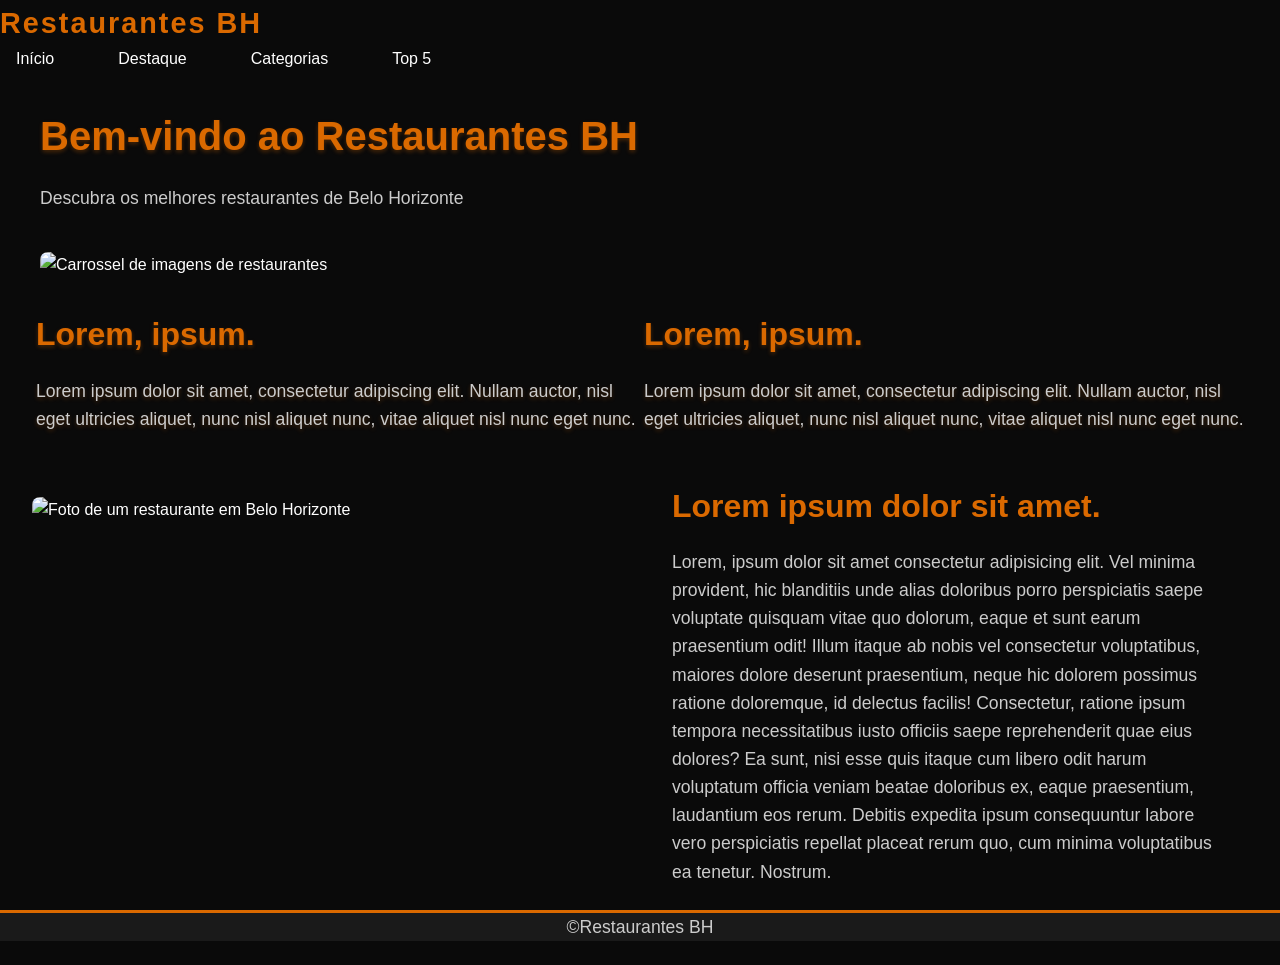
==== public/index.html @ 99d43c80 "Passando arquivo do github classroom para repositório público e adicionando readme.md" ====
<!DOCTYPE html>
<html lang="pt-BR">
<head>
    <meta charset="UTF-8">
    <meta name="viewport" content="width=device-width, initial-scale=1.0">
    <title>Restaurantes BH - Descubra os Melhores Restaurantes de Belo Horizonte</title>
    <link rel="stylesheet" href="style.css">
</head>
<body>
    <nav class="navbar">
        <div class="logo">
            Restaurantes BH
        </div>
        <ul class="menu">
            <li><a href="#inicio">Início</a></li>
            <li><a href="#destaque">Destaque</a></li>
            <li><a href="#categorias">Categorias</a></li>
            <li><a href="#top5">Top 5</a></li>
        </ul>
    </nav>

    <main>
        <section id="inicio">
            <h1>Bem-vindo ao Restaurantes BH</h1>
            <p>Descubra os melhores restaurantes de Belo Horizonte</p>
        </section>
        <section>
            <img src="http://picsum.photos/1200/400?id=1" alt="Carrossel de imagens de restaurantes" id="header-image">
        </section>
        <div id="infos">
            <section>
                <h2>Lorem, ipsum.</h2>
                <p id="vertical">Lorem ipsum dolor sit amet, consectetur adipiscing elit. Nullam auctor, nisl eget ultricies aliquet, nunc nisl aliquet nunc, vitae aliquet nisl nunc eget nunc.</p>
            </section>
            <section>
                 <h2>Lorem, ipsum.</h2>
                <p id="vertical">Lorem ipsum dolor sit amet, consectetur adipiscing elit. Nullam auctor, nisl eget ultricies aliquet, nunc nisl aliquet nunc, vitae aliquet nisl nunc eget nunc.</p>
            </section>
           
        </div id = "div-destaque">
        <section id="destaque">
            <img src="http://picsum.photos/1200/400?id=2" alt="Foto de um restaurante em Belo Horizonte" id="img-destaque">
        </section>
        <section id="texto-destaque">
            <h2>Lorem ipsum dolor sit amet.</h2>
            <p>Lorem, ipsum dolor sit amet consectetur adipisicing elit. Vel minima provident, hic blanditiis unde alias doloribus porro perspiciatis saepe voluptate quisquam vitae quo dolorum, eaque et sunt earum praesentium odit! Illum itaque ab nobis vel consectetur voluptatibus, maiores dolore deserunt praesentium, neque hic dolorem possimus ratione doloremque, id delectus facilis! Consectetur, ratione ipsum tempora necessitatibus iusto officiis saepe reprehenderit quae eius dolores? Ea sunt, nisi esse quis itaque cum libero odit harum voluptatum officia veniam beatae doloribus ex, eaque praesentium, laudantium eos rerum. Debitis expedita ipsum consequuntur labore vero perspiciatis repellat placeat rerum quo, cum minima voluptatibus ea tenetur. Nostrum.</p>
        </section>
    </main>

    <footer>
        <p>&copy;Restaurantes BH</p>
    </footer>
</body>
</html>
---- public/style.css ----
* {
    margin: 0;
    padding: 0;
    box-sizing: border-box;
}

body {
    
    background-color: #0a0a0a;
    color: #ffffff;
    font-family: 'Segoe UI', Tahoma, Geneva, Verdana, sans-serif;
    font-size: 16px;
    line-height: 1.6;
;
}


.logo {
    font-size: 1.8rem;
    font-weight: bold;
    color: #da6900;
    letter-spacing: 2px;
    min-width: 200px;
}

.menu {
    display: flex;
    list-style: none;
    gap: 2rem;
}

.menu li {
    transition: all 0.3s ease;
}

.menu a {
    color: #ffffff;
    text-decoration: none;
    font-weight: 500;
    font-size: 1rem;
    padding: 0.5rem 1rem;
    border-radius: 4px;
    transition: all 0.3s ease;
}

.menu a:hover {
    color: #da6900;
    background-color: rgba(218, 105, 0, 0.1);
    transform: translateY(-2px);
}


main {
    padding: 2rem;
    min-height: calc(100vh - 80px);
}

section {
    max-width: 1200px;
    margin: 0 auto;
}

h1 {
    font-size: 2.5rem;
    color: #da6900;
    margin-bottom: 1rem;
    text-shadow: 0 2px 4px rgba(218, 105, 0, 0.3);
}

h2 {
    color: #da6900;
    font-size: 2rem;
    margin-top: 2rem;
    margin-bottom: 1rem;
    text-align: left;
}

p {
    font-size: 1.1rem;
    color: #cccccc;
    margin-bottom: 1.5rem;
}

#vertical{

display: flex;
justify-content: center;
max-width: 600px;
margin: 0;
}

img {
    
    height: auto;
    border-radius: 8px;
    max-width: 100%;
}

#infos{
    font-size: 2.5rem;
    color: #da6900;
    margin-bottom: 1rem;
    text-shadow: 0 2px 4px rgba(218, 105, 0, 0.3);
    display: flex;
    flex-direction: row;
    justify-content: space-between;


}


#destaque {
    margin-top: 2rem;
    float: left;
    width: 50%;
    height: auto;
}

#texto-destaque {
    float: right;
    width: 50%;
    padding: 0 2rem;
}

footer {
    background-color: #1a1a1a;
    color: #ffffff;
    text-align: center;
    
    
    border-top: 3px solid #da6900;
    clear: both;
}

#header-image {
    width: 100%;
    height: auto;
    margin-top: 1em;
}

#img-destaque {
    width: 100%;
    height: auto;
    display: block;
    margin-top: 1em;
}

#div-destaque {
    display: flex;
    flex-direction: row;
    justify-content: space-between;
    align-items: center;
    margin-top: 2rem;
}

/* Alterações para o site ficar responsivo para dispositivos móveis */
@media (max-width: 768px) {
    .navbar {
        flex-direction: column;
        padding: 1rem;
    }

    .logo {
        font-size: 1.5rem;
        min-width: auto;
    }

    .menu {
        flex-direction: column;
        gap: 1rem;
        width: 100%;
        text-align: center;
    }

    .menu a {
        padding: 0.5rem;
        font-size: 0.9rem;
    }

    main {
        padding: 1rem;
    }

    h1 {
        font-size: 2rem;
    }

    h2 {
        font-size: 1.5rem;
    }

    p {
        font-size: 1rem;
    }

    #infos {
        flex-direction: column;
        gap: 1rem;
    }

    #destaque {
        float: none;
        width: 100%;
    }

    #texto-destaque {
        float: none;
        width: 100%;
        padding: 0;
    }

    #div-destaque {
        flex-direction: column;
    }
}
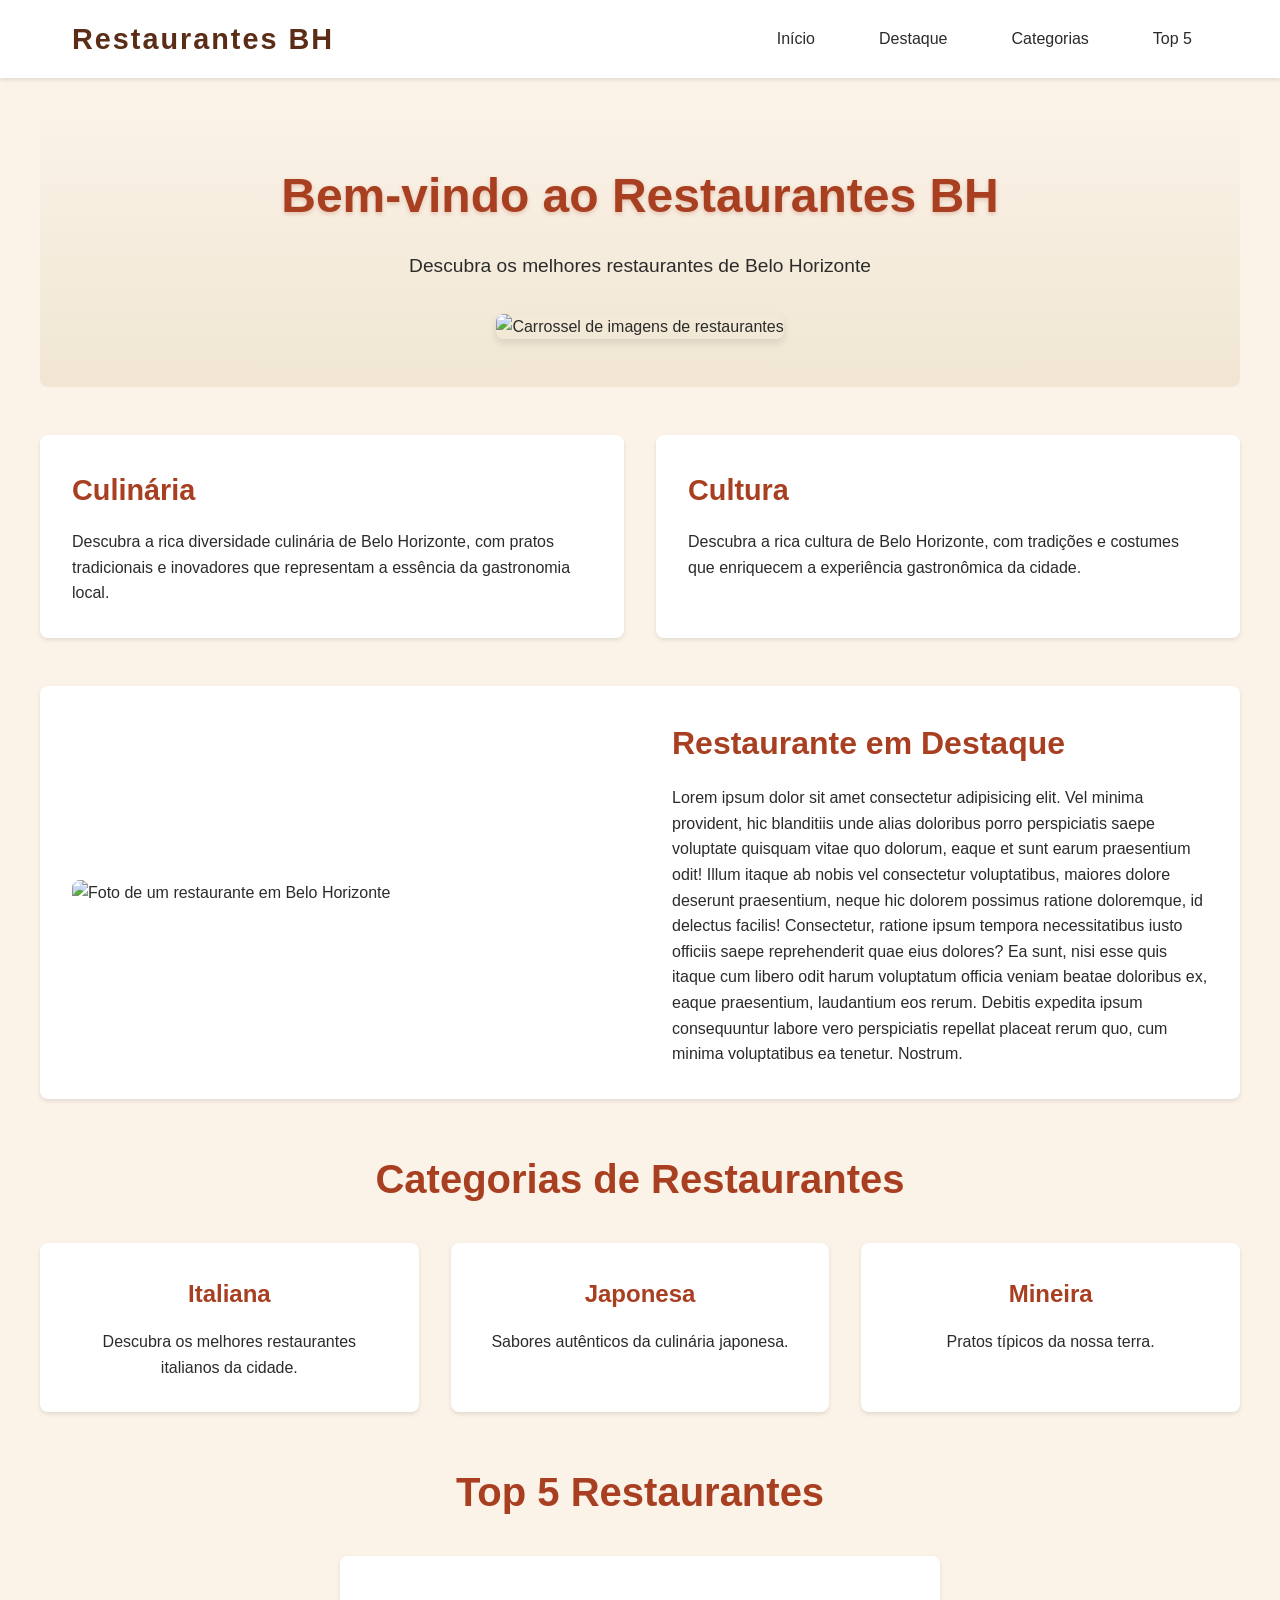
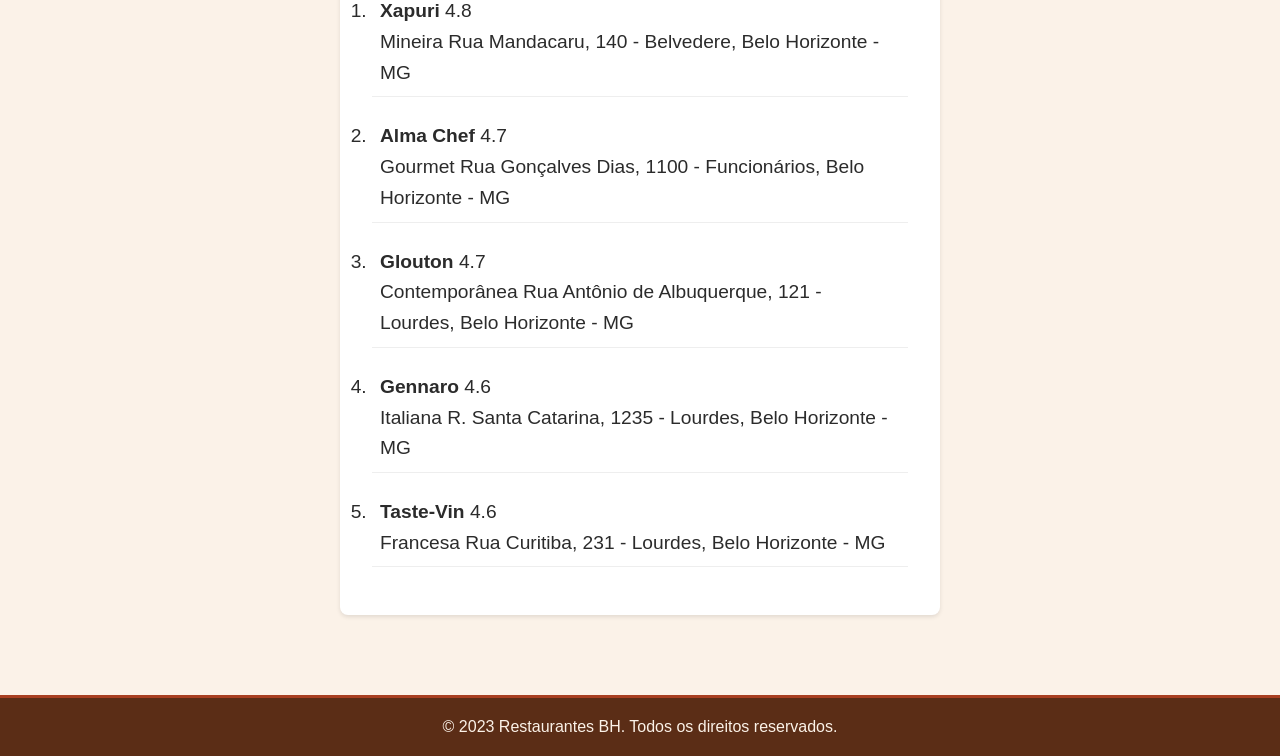
==== commit 42ae65b7: "Adicionando javascript e mudanças no css e html" ====
--- a/public/index.html
+++ b/public/index.html
@@ -5,50 +5,79 @@
     <meta name="viewport" content="width=device-width, initial-scale=1.0">
     <title>Restaurantes BH - Descubra os Melhores Restaurantes de Belo Horizonte</title>
     <link rel="stylesheet" href="style.css">
+    <script defer src="script.js"></script>
 </head>
 <body>
-    <nav class="navbar">
-        <div class="logo">
-            Restaurantes BH
-        </div>
-        <ul class="menu">
-            <li><a href="#inicio">Início</a></li>
-            <li><a href="#destaque">Destaque</a></li>
-            <li><a href="#categorias">Categorias</a></li>
-            <li><a href="#top5">Top 5</a></li>
-        </ul>
-    </nav>
+    <header>
+        <nav class="navbar">
+            <div class="logo">
+                Restaurantes BH
+            </div>
+            <ul class="menu">
+                <li><a href="#inicio">Início</a></li>
+                <li><a href="#destaque">Destaque</a></li>
+                <li><a href="#categorias">Categorias</a></li>
+                <li><a href="#top5">Top 5</a></li>
+            </ul>
+        </nav>
+    </header>
 
     <main>
-        <section id="inicio">
+        <section id="inicio" class="hero">
             <h1>Bem-vindo ao Restaurantes BH</h1>
             <p>Descubra os melhores restaurantes de Belo Horizonte</p>
+            <img src="http://picsum.photos/1200/400?id=1" alt="Carrossel de imagens de restaurantes" class="hero-image">
         </section>
-        <section>
-            <img src="http://picsum.photos/1200/400?id=1" alt="Carrossel de imagens de restaurantes" id="header-image">
+
+        <section id="infos" class="info-section">
+            <div class="info-item">
+                <h2>Culinária</h2>
+                <p>Descubra a rica diversidade culinária de Belo Horizonte, com pratos tradicionais e inovadores que representam a essência da gastronomia local.</p>
+            </div>
+            <div class="info-item">
+                <h2>Cultura</h2>
+                <p>Descubra a rica cultura de Belo Horizonte, com tradições e costumes que enriquecem a experiência gastronômica da cidade.</p>
+            </div>
         </section>
-        <div id="infos">
-            <section>
-                <h2>Lorem, ipsum.</h2>
-                <p id="vertical">Lorem ipsum dolor sit amet, consectetur adipiscing elit. Nullam auctor, nisl eget ultricies aliquet, nunc nisl aliquet nunc, vitae aliquet nisl nunc eget nunc.</p>
-            </section>
-            <section>
-                 <h2>Lorem, ipsum.</h2>
-                <p id="vertical">Lorem ipsum dolor sit amet, consectetur adipiscing elit. Nullam auctor, nisl eget ultricies aliquet, nunc nisl aliquet nunc, vitae aliquet nisl nunc eget nunc.</p>
-            </section>
-           
-        </div id = "div-destaque">
-        <section id="destaque">
-            <img src="http://picsum.photos/1200/400?id=2" alt="Foto de um restaurante em Belo Horizonte" id="img-destaque">
+
+        <section id="destaque" class="destaque-section">
+            <div class="destaque-content">
+                <img src="http://picsum.photos/1200/400?id=2" alt="Foto de um restaurante em Belo Horizonte" class="destaque-image">
+                <div class="destaque-text">
+                    <h2>Restaurante em Destaque</h2>
+                    <p>Lorem ipsum dolor sit amet consectetur adipisicing elit. Vel minima provident, hic blanditiis unde alias doloribus porro perspiciatis saepe voluptate quisquam vitae quo dolorum, eaque et sunt earum praesentium odit! Illum itaque ab nobis vel consectetur voluptatibus, maiores dolore deserunt praesentium, neque hic dolorem possimus ratione doloremque, id delectus facilis! Consectetur, ratione ipsum tempora necessitatibus iusto officiis saepe reprehenderit quae eius dolores? Ea sunt, nisi esse quis itaque cum libero odit harum voluptatum officia veniam beatae doloribus ex, eaque praesentium, laudantium eos rerum. Debitis expedita ipsum consequuntur labore vero perspiciatis repellat placeat rerum quo, cum minima voluptatibus ea tenetur. Nostrum.</p>
+                </div>
+            </div>
         </section>
-        <section id="texto-destaque">
-            <h2>Lorem ipsum dolor sit amet.</h2>
-            <p>Lorem, ipsum dolor sit amet consectetur adipisicing elit. Vel minima provident, hic blanditiis unde alias doloribus porro perspiciatis saepe voluptate quisquam vitae quo dolorum, eaque et sunt earum praesentium odit! Illum itaque ab nobis vel consectetur voluptatibus, maiores dolore deserunt praesentium, neque hic dolorem possimus ratione doloremque, id delectus facilis! Consectetur, ratione ipsum tempora necessitatibus iusto officiis saepe reprehenderit quae eius dolores? Ea sunt, nisi esse quis itaque cum libero odit harum voluptatum officia veniam beatae doloribus ex, eaque praesentium, laudantium eos rerum. Debitis expedita ipsum consequuntur labore vero perspiciatis repellat placeat rerum quo, cum minima voluptatibus ea tenetur. Nostrum.</p>
+
+        <section id="categorias" class="categorias-section">
+            <h2>Categorias de Restaurantes</h2>
+            <div class="categorias-grid">
+                <div class="categoria-item">
+                    <h3>Italiana</h3>
+                    <p>Descubra os melhores restaurantes italianos da cidade.</p>
+                </div>
+                <div class="categoria-item">
+                    <h3>Japonesa</h3>
+                    <p>Sabores autênticos da culinária japonesa.</p>
+                </div>
+                <div class="categoria-item">
+                    <h3>Mineira</h3>
+                    <p>Pratos típicos da nossa terra.</p>
+                </div>
+            </div>
+        </section>
+
+        <section id="top5" class="top5-section">
+            <h2>Top 5 Restaurantes</h2>
+            <ol id="top5-list" class="top5-list">
+
+            </ol>
         </section>
     </main>
 
     <footer>
-        <p>&copy;Restaurantes BH</p>
+        <p>&copy; 2023 Restaurantes BH. Todos os direitos reservados.</p>
     </footer>
 </body>
 </html>
--- a/public/style.css
+++ b/public/style.css
@@ -5,22 +5,35 @@
 }
 
 body {
-    
-    background-color: #0a0a0a;
-    color: #ffffff;
+    background-color: #fbf2e8;
+    color: #2b2b2b;
     font-family: 'Segoe UI', Tahoma, Geneva, Verdana, sans-serif;
     font-size: 16px;
     line-height: 1.6;
-;
-}
-
+}
+
+header {
+    background-color: #ffffff;
+    box-shadow: 0 2px 4px rgba(0,0,0,0.1);
+    position: sticky;
+    top: 0;
+    z-index: 100;
+}
+
+.navbar {
+    display: flex;
+    justify-content: space-between;
+    align-items: center;
+    padding: 1rem 2rem;
+    max-width: 1200px;
+    margin: 0 auto;
+}
 
 .logo {
     font-size: 1.8rem;
     font-weight: bold;
-    color: #da6900;
+    color: #5b2d16;
     letter-spacing: 2px;
-    min-width: 200px;
 }
 
 .menu {
@@ -34,7 +47,7 @@
 }
 
 .menu a {
-    color: #ffffff;
+    color: #2b2b2b;
     text-decoration: none;
     font-weight: 500;
     font-size: 1rem;
@@ -44,11 +57,10 @@
 }
 
 .menu a:hover {
-    color: #da6900;
-    background-color: rgba(218, 105, 0, 0.1);
+    color: #a83f21;
+    background-color: rgba(168, 63, 33, 0.12);
     transform: translateY(-2px);
 }
-
 
 main {
     padding: 2rem;
@@ -57,103 +69,150 @@
 
 section {
     max-width: 1200px;
-    margin: 0 auto;
-}
-
-h1 {
-    font-size: 2.5rem;
-    color: #da6900;
-    margin-bottom: 1rem;
-    text-shadow: 0 2px 4px rgba(218, 105, 0, 0.3);
-}
-
-h2 {
-    color: #da6900;
-    font-size: 2rem;
-    margin-top: 2rem;
-    margin-bottom: 1rem;
-    text-align: left;
-}
-
-p {
-    font-size: 1.1rem;
-    color: #cccccc;
-    margin-bottom: 1.5rem;
-}
-
-#vertical{
-
-display: flex;
-justify-content: center;
-max-width: 600px;
-margin: 0;
-}
-
-img {
-    
-    height: auto;
-    border-radius: 8px;
-    max-width: 100%;
-}
-
-#infos{
-    font-size: 2.5rem;
-    color: #da6900;
-    margin-bottom: 1rem;
-    text-shadow: 0 2px 4px rgba(218, 105, 0, 0.3);
-    display: flex;
-    flex-direction: row;
-    justify-content: space-between;
-
-
-}
-
-
-#destaque {
-    margin-top: 2rem;
-    float: left;
-    width: 50%;
-    height: auto;
-}
-
-#texto-destaque {
-    float: right;
-    width: 50%;
-    padding: 0 2rem;
-}
-
-footer {
-    background-color: #1a1a1a;
-    color: #ffffff;
-    text-align: center;
-    
-    
-    border-top: 3px solid #da6900;
-    clear: both;
-}
-
-#header-image {
+    margin: 0 auto 3rem auto;
+}
+
+.hero {
+    text-align: center;
+    padding: 3rem 0;
+    background: linear-gradient(to bottom, #fbf2e8, #f0e6d2);
+    border-radius: 8px;
+    margin-bottom: 3rem;
+}
+
+.hero h1 {
+    font-size: 3rem;
+    color: #a83f21;
+    margin-bottom: 1rem;
+    text-shadow: 0 2px 4px rgba(168, 63, 33, 0.25);
+}
+
+.hero p {
+    font-size: 1.2rem;
+    margin-bottom: 2rem;
+}
+
+.hero-image {
     width: 100%;
     height: auto;
-    margin-top: 1em;
-}
-
-#img-destaque {
-    width: 100%;
-    height: auto;
-    display: block;
-    margin-top: 1em;
-}
-
-#div-destaque {
-    display: flex;
-    flex-direction: row;
-    justify-content: space-between;
+    border-radius: 8px;
+    box-shadow: 0 4px 8px rgba(0,0,0,0.1);
+}
+
+.info-section {
+    display: flex;
+    gap: 2rem;
+    margin-bottom: 3rem;
+}
+
+.info-item {
+    flex: 1;
+    background: #ffffff;
+    padding: 2rem;
+    border-radius: 8px;
+    box-shadow: 0 2px 4px rgba(0,0,0,0.1);
+}
+
+.info-item h2 {
+    color: #a83f21;
+    font-size: 1.8rem;
+    margin-bottom: 1rem;
+}
+
+.destaque-section {
+    margin-bottom: 3rem;
+}
+
+.destaque-content {
+    display: flex;
+    gap: 2rem;
     align-items: center;
-    margin-top: 2rem;
-}
-
-/* Alterações para o site ficar responsivo para dispositivos móveis */
+    background: #ffffff;
+    padding: 2rem;
+    border-radius: 8px;
+    box-shadow: 0 2px 4px rgba(0,0,0,0.1);
+}
+
+.destaque-image {
+    flex: 1;
+    border-radius: 8px;
+}
+
+.destaque-text {
+    flex: 1;
+    padding-left: 2rem;
+}
+
+.destaque-text h2 {
+    color: #a83f21;
+    font-size: 2rem;
+    margin-bottom: 1rem;
+}
+
+.categorias-section h2 {
+    text-align: center;
+    color: #a83f21;
+    font-size: 2.5rem;
+    margin-bottom: 2rem;
+}
+
+.categorias-grid {
+    display: grid;
+    grid-template-columns: repeat(auto-fit, minmax(250px, 1fr));
+    gap: 2rem;
+}
+
+.categoria-item {
+    background: #ffffff;
+    padding: 2rem;
+    border-radius: 8px;
+    box-shadow: 0 2px 4px rgba(0,0,0,0.1);
+    text-align: center;
+    transition: transform 0.3s ease;
+}
+
+.categoria-item:hover {
+    transform: translateY(-5px);
+}
+
+.categoria-item h3 {
+    color: #a83f21;
+    font-size: 1.5rem;
+    margin-bottom: 1rem;
+}
+
+.top5-section h2 {
+    text-align: center;
+    color: #a83f21;
+    font-size: 2.5rem;
+    margin-bottom: 2rem;
+}
+
+#top5-list {
+    background: #ffffff;
+    padding: 2rem;
+    border-radius: 8px;
+    box-shadow: 0 2px 4px rgba(0,0,0,0.1);
+    max-width: 600px;
+    margin: 0 auto;
+}
+
+#top5-list li {
+    font-size: 1.2rem;
+    margin-bottom: 1rem;
+    padding: 0.5rem;
+    border-bottom: 1px solid #eee;
+}
+
+footer {
+    background-color: #5b2d16;
+    color: #fbf2e8;
+    text-align: center;
+    padding: 1rem;
+    border-top: 3px solid #a83f21;
+}
+
+/* Responsividade */
 @media (max-width: 768px) {
     .navbar {
         flex-direction: column;
@@ -162,7 +221,6 @@
 
     .logo {
         font-size: 1.5rem;
-        min-width: auto;
     }
 
     .menu {
@@ -181,35 +239,33 @@
         padding: 1rem;
     }
 
-    h1 {
+    .hero h1 {
         font-size: 2rem;
     }
 
-    h2 {
-        font-size: 1.5rem;
-    }
-
-    p {
+    .hero p {
         font-size: 1rem;
     }
 
-    #infos {
+    .info-section {
         flex-direction: column;
         gap: 1rem;
     }
 
-    #destaque {
-        float: none;
-        width: 100%;
-    }
-
-    #texto-destaque {
-        float: none;
-        width: 100%;
-        padding: 0;
-    }
-
-    #div-destaque {
-        flex-direction: column;
+    .destaque-content {
+        flex-direction: column;
+        gap: 1rem;
+    }
+
+    .destaque-text {
+        padding-left: 0;
+    }
+
+    .categorias-grid {
+        grid-template-columns: 1fr;
+    }
+
+    .top5-list {
+        padding: 1rem;
     }
 }
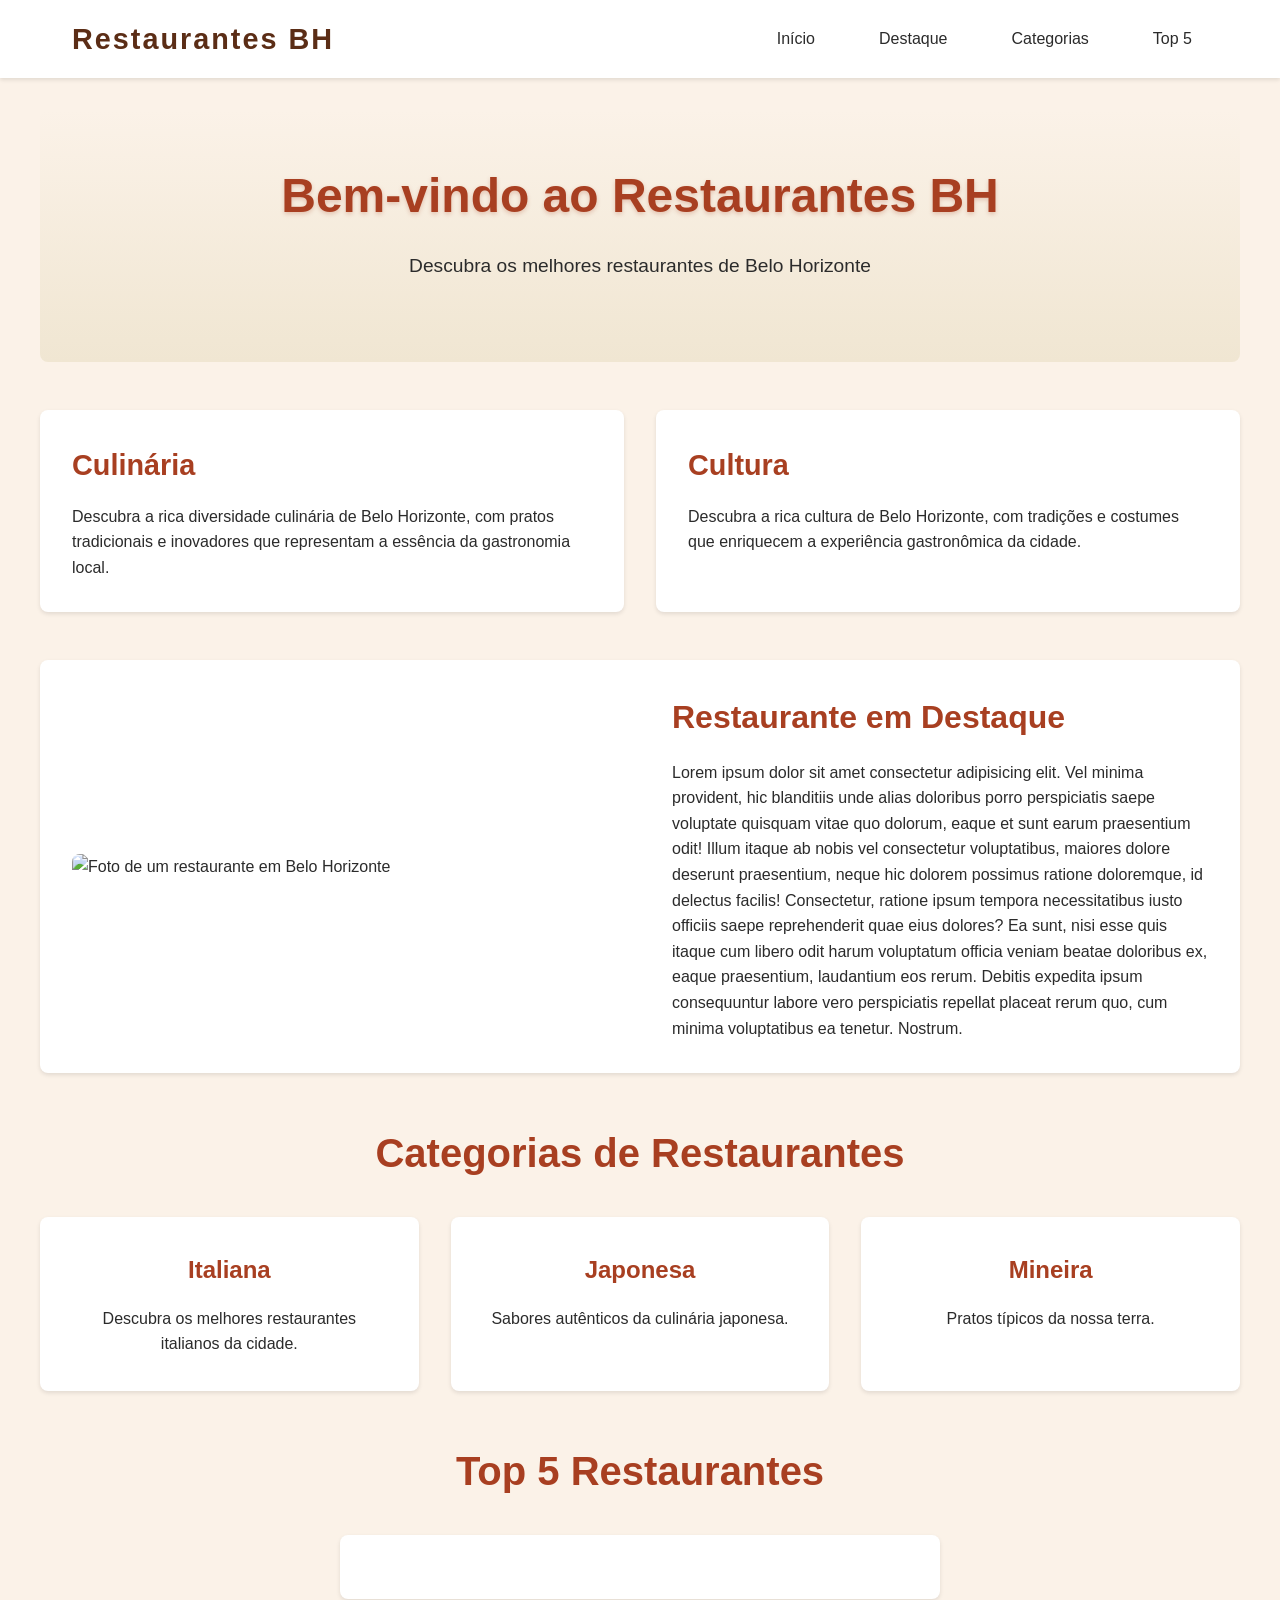
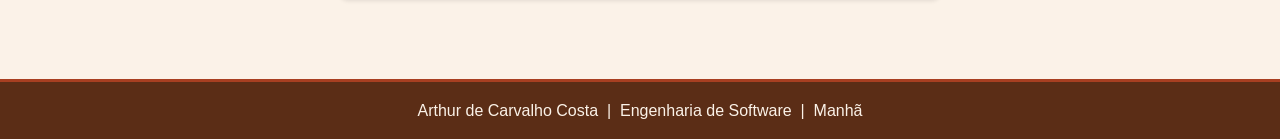
==== commit b07bdd38: "Adicionando arquivos atualizados" ====
--- a/public/index.html
+++ b/public/index.html
@@ -26,7 +26,7 @@
         <section id="inicio" class="hero">
             <h1>Bem-vindo ao Restaurantes BH</h1>
             <p>Descubra os melhores restaurantes de Belo Horizonte</p>
-            <img src="http://picsum.photos/1200/400?id=1" alt="Carrossel de imagens de restaurantes" class="hero-image">
+            <div id="hero-carousel" class="hero-carousel"></div>
         </section>
 
         <section id="infos" class="info-section">
@@ -42,7 +42,7 @@
 
         <section id="destaque" class="destaque-section">
             <div class="destaque-content">
-                <img src="http://picsum.photos/1200/400?id=2" alt="Foto de um restaurante em Belo Horizonte" class="destaque-image">
+                <img src="" alt="Foto de um restaurante em Belo Horizonte" class="destaque-image">
                 <div class="destaque-text">
                     <h2>Restaurante em Destaque</h2>
                     <p>Lorem ipsum dolor sit amet consectetur adipisicing elit. Vel minima provident, hic blanditiis unde alias doloribus porro perspiciatis saepe voluptate quisquam vitae quo dolorum, eaque et sunt earum praesentium odit! Illum itaque ab nobis vel consectetur voluptatibus, maiores dolore deserunt praesentium, neque hic dolorem possimus ratione doloremque, id delectus facilis! Consectetur, ratione ipsum tempora necessitatibus iusto officiis saepe reprehenderit quae eius dolores? Ea sunt, nisi esse quis itaque cum libero odit harum voluptatum officia veniam beatae doloribus ex, eaque praesentium, laudantium eos rerum. Debitis expedita ipsum consequuntur labore vero perspiciatis repellat placeat rerum quo, cum minima voluptatibus ea tenetur. Nostrum.</p>
@@ -77,7 +77,7 @@
     </main>
 
     <footer>
-        <p>&copy; 2023 Restaurantes BH. Todos os direitos reservados.</p>
+        <p>Arthur de Carvalho Costa &nbsp;|&nbsp; Engenharia de Software &nbsp;|&nbsp; Manhã</p>
     </footer>
 </body>
 </html>
--- a/public/style.css
+++ b/public/style.css
@@ -2,6 +2,10 @@
     margin: 0;
     padding: 0;
     box-sizing: border-box;
+}
+
+html {
+    scroll-behavior: smooth;
 }
 
 body {
@@ -136,6 +140,9 @@
 .destaque-image {
     flex: 1;
     border-radius: 8px;
+    max-height: 320px;
+    object-fit: cover;
+    width: 100%;
 }
 
 .destaque-text {
@@ -168,7 +175,12 @@
     border-radius: 8px;
     box-shadow: 0 2px 4px rgba(0,0,0,0.1);
     text-align: center;
-    transition: transform 0.3s ease;
+    transition: transform 0.3s ease, box-shadow 0.3s ease;
+    cursor: pointer;
+    border: 2px solid transparent;
+    font-family: inherit;
+    font-size: inherit;
+    width: 100%;
 }
 
 .categoria-item:hover {
@@ -198,10 +210,40 @@
 }
 
 #top5-list li {
+    display: flex;
+    align-items: center;
+    gap: 1rem;
     font-size: 1.2rem;
     margin-bottom: 1rem;
-    padding: 0.5rem;
+    padding: 0.75rem 0.5rem;
     border-bottom: 1px solid #eee;
+}
+
+.top5-img {
+    width: 80px;
+    height: 80px;
+    object-fit: cover;
+    border-radius: 8px;
+    flex-shrink: 0;
+}
+
+.top5-img--placeholder {
+    background-color: #e8d9c8;
+}
+
+.top5-info {
+    display: flex;
+    flex-direction: column;
+    gap: 0.25rem;
+}
+
+.top5-info strong {
+    font-size: 1.1rem;
+}
+
+.top5-info p {
+    font-size: 0.85rem;
+    color: #666;
 }
 
 footer {
@@ -212,6 +254,292 @@
     border-top: 3px solid #a83f21;
 }
 
+/* Carrossel */
+.hero-carousel {
+    position: relative;
+    width: 100%;
+    overflow: hidden;
+    border-radius: 8px;
+}
+
+.carousel-inner {
+    position: relative;
+}
+
+.carousel-slide {
+    display: none;
+    position: relative;
+}
+
+.carousel-slide.active {
+    display: block;
+}
+
+.carousel-caption {
+    position: absolute;
+    bottom: 0;
+    left: 0;
+    right: 0;
+    background: linear-gradient(transparent, rgba(0,0,0,0.65));
+    color: #fff;
+    padding: 1.5rem 1rem 1rem;
+    font-size: 1.3rem;
+    font-weight: bold;
+    border-radius: 0 0 8px 8px;
+}
+
+.carousel-btn {
+    position: absolute;
+    top: 50%;
+    transform: translateY(-50%);
+    background: rgba(0,0,0,0.45);
+    color: #fff;
+    border: none;
+    padding: 0.75rem 1.1rem;
+    cursor: pointer;
+    font-size: 1.4rem;
+    border-radius: 4px;
+    z-index: 10;
+    transition: background 0.3s;
+}
+
+.carousel-btn:hover {
+    background: rgba(0,0,0,0.75);
+}
+
+.carousel-prev { left: 1rem; }
+.carousel-next { right: 1rem; }
+
+.carousel-dots {
+    position: absolute;
+    bottom: 0.75rem;
+    left: 50%;
+    transform: translateX(-50%);
+    display: flex;
+    gap: 0.5rem;
+    z-index: 10;
+}
+
+.dot {
+    width: 10px;
+    height: 10px;
+    background: rgba(255,255,255,0.5);
+    border-radius: 50%;
+    cursor: pointer;
+    transition: background 0.3s;
+}
+
+.dot.active {
+    background: #fff;
+}
+
+/* Categoria ativo */
+.categoria-item.ativo {
+    border-color: #a83f21;
+    box-shadow: 0 0 0 3px rgba(168,63,33,0.2);
+    transform: translateY(-5px);
+}
+
+/* Resultados de categoria */
+.categoria-resultados {
+    max-width: 1200px;
+    margin: 0 auto 3rem auto;
+}
+
+.categoria-resultados h3 {
+    color: #a83f21;
+    font-size: 2rem;
+    margin-bottom: 1.5rem;
+    text-align: center;
+}
+
+.restaurantes-lista {
+    list-style: none;
+    display: grid;
+    grid-template-columns: repeat(auto-fill, minmax(280px, 1fr));
+    gap: 1.5rem;
+}
+
+.restaurante-card {
+    background: #fff;
+    border-radius: 8px;
+    box-shadow: 0 2px 6px rgba(0,0,0,0.12);
+    overflow: hidden;
+    display: flex;
+    flex-direction: column;
+    transition: transform 0.3s ease;
+}
+
+.restaurante-card:hover {
+    transform: translateY(-4px);
+}
+
+.restaurante-card-img {
+    width: 100%;
+    height: 180px;
+    object-fit: cover;
+}
+
+.restaurante-card-img--placeholder {
+    background: #e8d9c8;
+}
+
+.restaurante-card-info {
+    padding: 1rem;
+    display: flex;
+    flex-direction: column;
+    gap: 0.3rem;
+}
+
+.restaurante-card-info strong {
+    font-size: 1.05rem;
+    color: #2b2b2b;
+}
+
+.restaurante-card-info p {
+    font-size: 0.82rem;
+    color: #666;
+}
+
+.restaurante-horario {
+    font-size: 0.78rem !important;
+    color: #999 !important;
+}
+
+.nota {
+    color: #a83f21;
+    font-weight: bold;
+    font-size: 0.9rem;
+}
+
+.nota::before {
+    content: "★ ";
+}
+
+/* Link nos cards de restaurante */
+a.restaurante-card {
+    text-decoration: none;
+    color: inherit;
+}
+
+/* Link nos itens de categoria */
+a.categoria-item {
+    text-decoration: none;
+    color: inherit;
+}
+
+/* Logo como link */
+.logo a {
+    color: inherit;
+    text-decoration: none;
+}
+
+/* Voltar link */
+.voltar-link {
+    display: inline-block;
+    color: #a83f21;
+    text-decoration: none;
+    font-weight: 500;
+    margin-bottom: 1.5rem;
+    transition: opacity 0.2s;
+}
+
+.voltar-link:hover {
+    opacity: 0.7;
+}
+
+/* Página de categoria */
+.categoria-page {
+    padding: 2rem 0;
+}
+
+.categoria-page h1 {
+    color: #a83f21;
+    font-size: 2.5rem;
+    margin-bottom: 2rem;
+}
+
+/* Página de detalhes do restaurante */
+.restaurante-detalhe {
+    padding: 2rem 0;
+}
+
+.restaurante-detalhe-content {
+    display: flex;
+    gap: 0;
+    align-items: flex-start;
+    background: #fff;
+    border-radius: 8px;
+    box-shadow: 0 2px 8px rgba(0,0,0,0.12);
+    overflow: hidden;
+}
+
+.restaurante-detalhe-img {
+    width: 45%;
+    max-height: 480px;
+    object-fit: cover;
+    flex-shrink: 0;
+    display: block;
+}
+
+.restaurante-detalhe-info {
+    flex: 1;
+    padding: 2rem;
+}
+
+.restaurante-detalhe-info h1 {
+    color: #a83f21;
+    font-size: 2.2rem;
+    margin-bottom: 0.5rem;
+}
+
+.nota-grande {
+    font-size: 1.4rem;
+    display: inline-block;
+    margin-bottom: 0.5rem;
+}
+
+.categoria-badge {
+    display: inline-block;
+    background: rgba(168,63,33,0.1);
+    color: #a83f21;
+    padding: 0.25rem 0.85rem;
+    border-radius: 20px;
+    font-size: 0.9rem;
+    font-weight: 500;
+    margin-bottom: 1.25rem;
+}
+
+.restaurante-descricao {
+    font-size: 1rem;
+    line-height: 1.75;
+    color: #444;
+    margin-bottom: 1.75rem;
+}
+
+.detalhes-lista {
+    list-style: none;
+    display: flex;
+    flex-direction: column;
+    gap: 0.75rem;
+}
+
+.detalhes-lista li {
+    font-size: 0.95rem;
+    color: #555;
+    line-height: 1.5;
+}
+
+.detalhes-lista li strong {
+    color: #2b2b2b;
+    margin-right: 0.25rem;
+}
+
+.detalhes-lista a {
+    color: #a83f21;
+    word-break: break-all;
+}
+
 /* Responsividade */
 @media (max-width: 768px) {
     .navbar {
@@ -268,4 +596,25 @@
     .top5-list {
         padding: 1rem;
     }
+
+    .restaurantes-lista {
+        grid-template-columns: 1fr;
+    }
+
+    .restaurante-detalhe-content {
+        flex-direction: column;
+    }
+
+    .restaurante-detalhe-img {
+        width: 100%;
+        max-height: 260px;
+    }
+
+    .restaurante-detalhe-info h1 {
+        font-size: 1.6rem;
+    }
+
+    .categoria-page h1 {
+        font-size: 1.8rem;
+    }
 }
